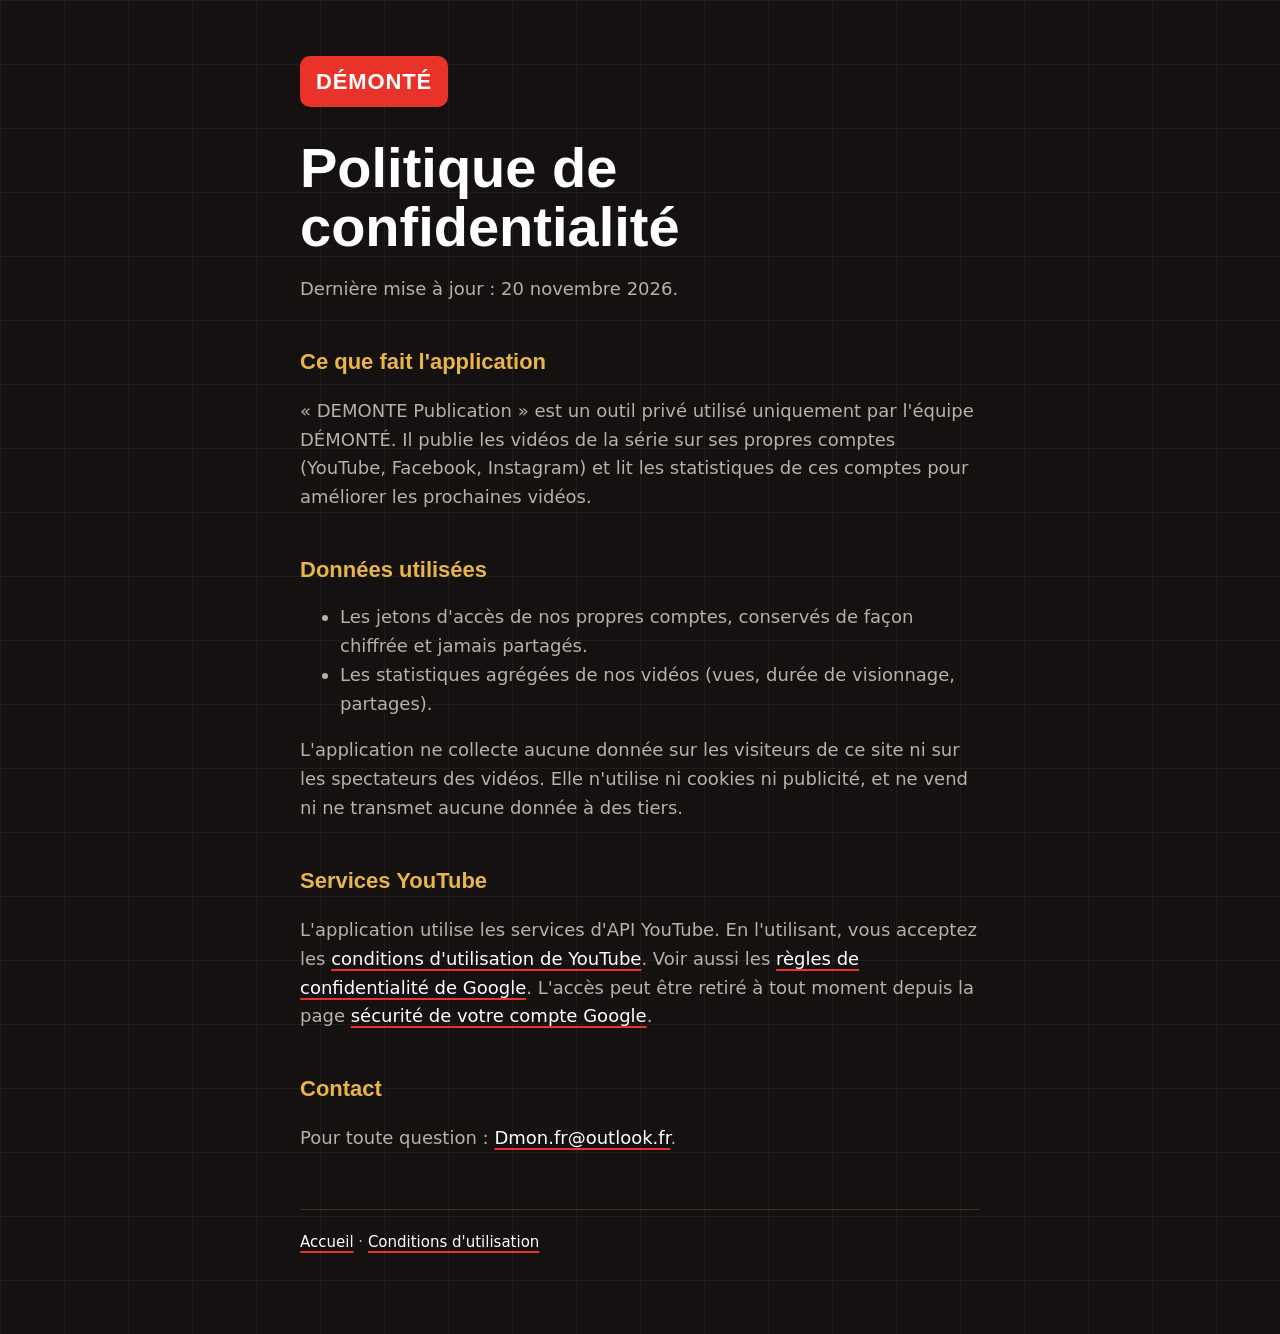
==== confidentialite.html @ 85b6ca90 "Site DÉMONTÉ : accueil, confidentialité, conditions Co-Authored-By: Claude Opus 5.5 <noreply@anthrop" ====
<!doctype html>
<html lang="fr"><head><meta charset="utf-8"><meta name="viewport" content="width=device-width,initial-scale=1">
<title>Confidentialité · DÉMONTÉ</title><link rel="stylesheet" href="style.css"></head>
<body><main>
<a href="index.html"><span class="logo">DÉMONTÉ</span></a>
<h1>Politique de confidentialité</h1>
<p>Dernière mise à jour : 20 novembre 2026.</p>
<h2>Ce que fait l'application</h2>
<p>« DEMONTE Publication » est un outil privé utilisé uniquement par l'équipe DÉMONTÉ. Il publie les vidéos de la série sur ses propres comptes (YouTube, Facebook, Instagram) et lit les statistiques de ces comptes pour améliorer les prochaines vidéos.</p>
<h2>Données utilisées</h2>
<ul>
<li>Les jetons d'accès de nos propres comptes, conservés de façon chiffrée et jamais partagés.</li>
<li>Les statistiques agrégées de nos vidéos (vues, durée de visionnage, partages).</li>
</ul>
<p>L'application ne collecte aucune donnée sur les visiteurs de ce site ni sur les spectateurs des vidéos. Elle n'utilise ni cookies ni publicité, et ne vend ni ne transmet aucune donnée à des tiers.</p>
<h2>Services YouTube</h2>
<p>L'application utilise les services d'API YouTube. En l'utilisant, vous acceptez les <a href="https://www.youtube.com/t/terms">conditions d'utilisation de YouTube</a>. Voir aussi les <a href="https://policies.google.com/privacy">règles de confidentialité de Google</a>. L'accès peut être retiré à tout moment depuis la page <a href="https://myaccount.google.com/permissions">sécurité de votre compte Google</a>.</p>
<h2>Contact</h2>
<p>Pour toute question : <a href="mailto:Dmon.fr@outlook.fr">Dmon.fr@outlook.fr</a>.</p>
<footer><a href="index.html">Accueil</a> · <a href="conditions.html">Conditions d'utilisation</a></footer>
</main></body></html>
---- style.css ----
:root{--rouge:#E8322A;--fond:#141110;--eleve:#221C1A;--encre:#fff;--douce:#B9B0AC;--trait:#3A302C;--laiton:#E8B54A}
*{box-sizing:border-box}
body{margin:0;background:var(--fond);color:var(--encre);font-family:system-ui,-apple-system,"Segoe UI",Roboto,sans-serif;line-height:1.6;
background-image:linear-gradient(rgba(255,255,255,.05) 1px,transparent 1px),linear-gradient(90deg,rgba(255,255,255,.05) 1px,transparent 1px);background-size:64px 64px}
main{max-width:720px;margin:0 auto;padding:56px 20px 80px}
.logo{display:inline-block;margin-bottom:32px;background:var(--rouge);color:#fff;font-family:"Arial Black",Arial,sans-serif;font-weight:900;font-size:22px;letter-spacing:.04em;padding:8px 16px;border-radius:10px;text-decoration:none}
h1{font-family:"Arial Black","Helvetica Neue",Arial,sans-serif;font-weight:900;font-size:clamp(34px,7vw,56px);line-height:1.05;margin:0 0 16px}
h2{font-family:"Arial Black","Helvetica Neue",Arial,sans-serif;font-weight:900;font-size:22px;margin:40px 0 8px;color:var(--laiton)}
p,li{color:var(--douce);font-size:18px}
strong{color:var(--encre)}
.accroche{font-size:22px;color:var(--encre);font-weight:700}
.carte{background:var(--eleve);border:1px solid var(--trait);border-radius:16px;padding:20px 24px;margin-top:24px}
a{color:var(--encre);text-decoration-color:var(--rouge);text-underline-offset:4px;text-decoration-thickness:2px}
footer{margin-top:56px;padding-top:20px;border-top:1px solid var(--trait);font-size:15px;color:var(--douce)}
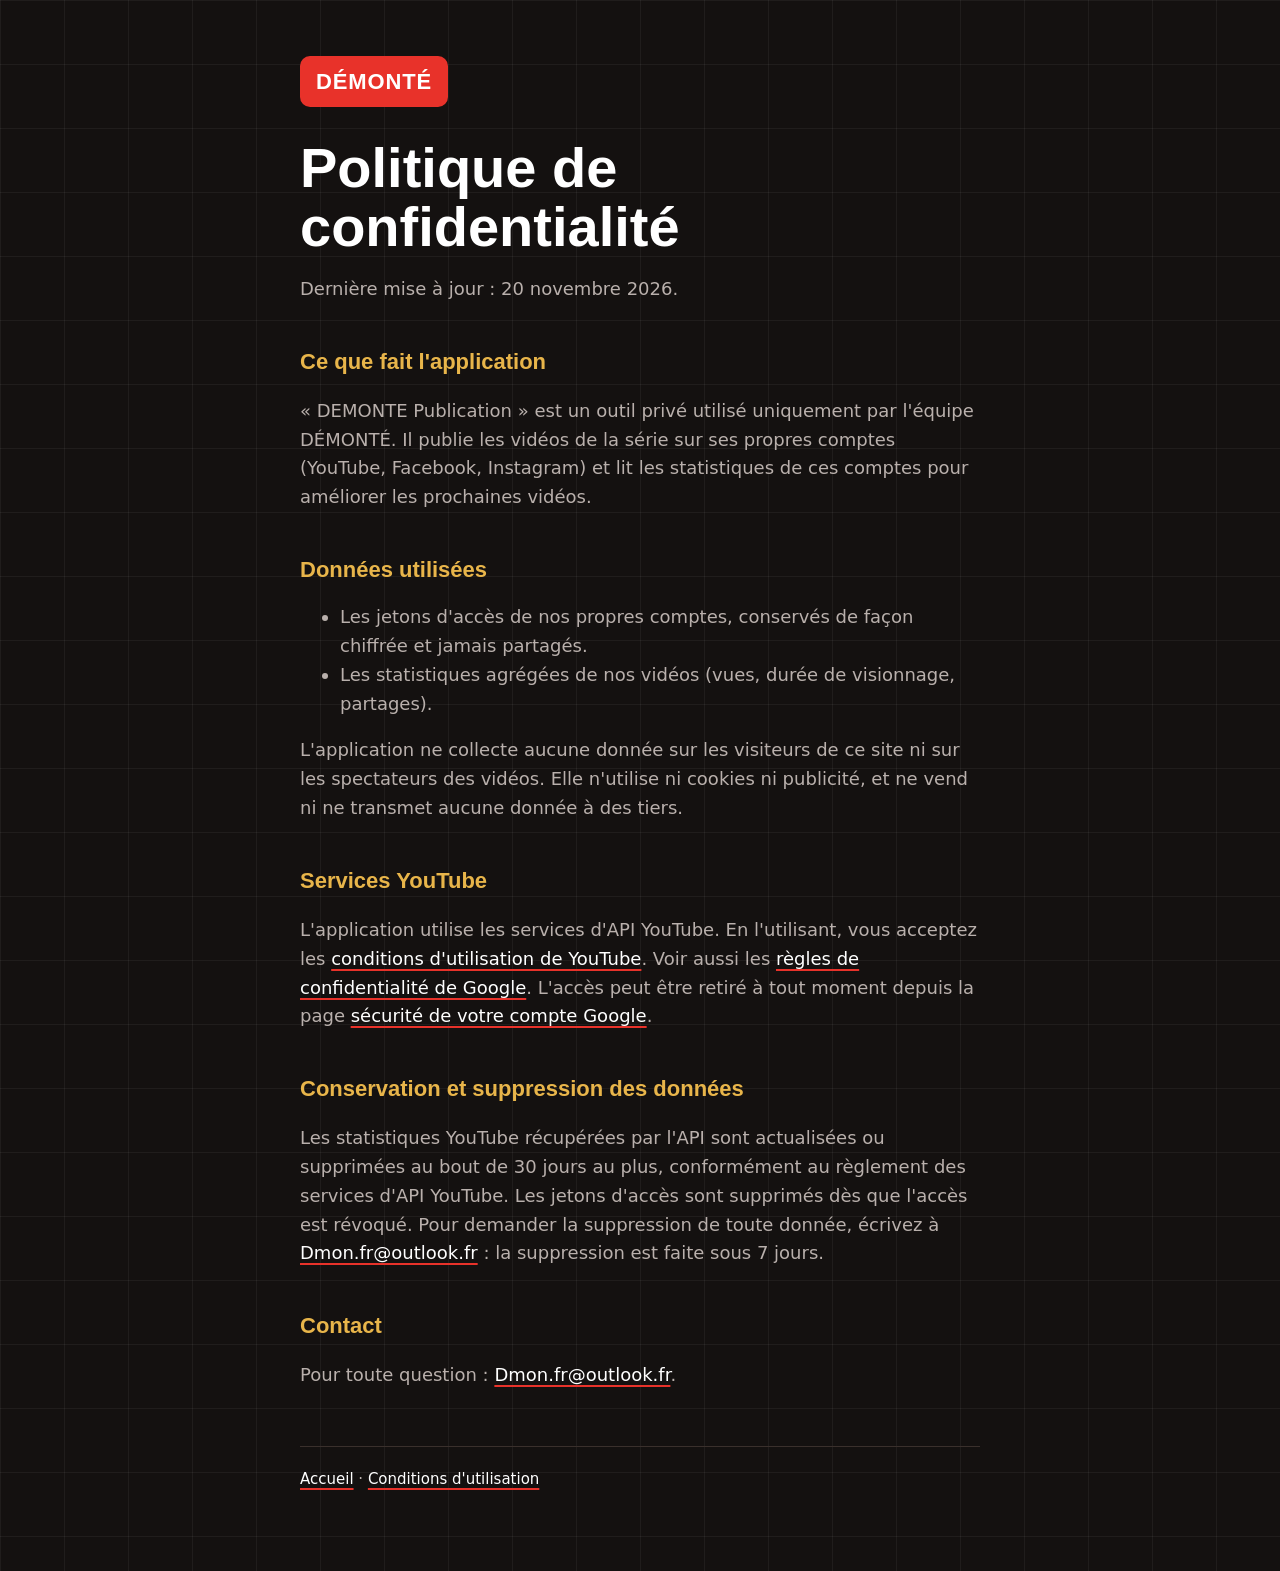
==== commit 5cf3dee6: "Ajout de la mention API YouTube, de la suppression des données et du script de publication Co-Author" ====
--- a/confidentialite.html
+++ b/confidentialite.html
@@ -15,6 +15,8 @@
 <p>L'application ne collecte aucune donnée sur les visiteurs de ce site ni sur les spectateurs des vidéos. Elle n'utilise ni cookies ni publicité, et ne vend ni ne transmet aucune donnée à des tiers.</p>
 <h2>Services YouTube</h2>
 <p>L'application utilise les services d'API YouTube. En l'utilisant, vous acceptez les <a href="https://www.youtube.com/t/terms">conditions d'utilisation de YouTube</a>. Voir aussi les <a href="https://policies.google.com/privacy">règles de confidentialité de Google</a>. L'accès peut être retiré à tout moment depuis la page <a href="https://myaccount.google.com/permissions">sécurité de votre compte Google</a>.</p>
+<h2>Conservation et suppression des données</h2>
+<p>Les statistiques YouTube récupérées par l'API sont actualisées ou supprimées au bout de 30 jours au plus, conformément au règlement des services d'API YouTube. Les jetons d'accès sont supprimés dès que l'accès est révoqué. Pour demander la suppression de toute donnée, écrivez à <a href="mailto:Dmon.fr@outlook.fr">Dmon.fr@outlook.fr</a> : la suppression est faite sous 7 jours.</p>
 <h2>Contact</h2>
 <p>Pour toute question : <a href="mailto:Dmon.fr@outlook.fr">Dmon.fr@outlook.fr</a>.</p>
 <footer><a href="index.html">Accueil</a> · <a href="conditions.html">Conditions d'utilisation</a></footer>
